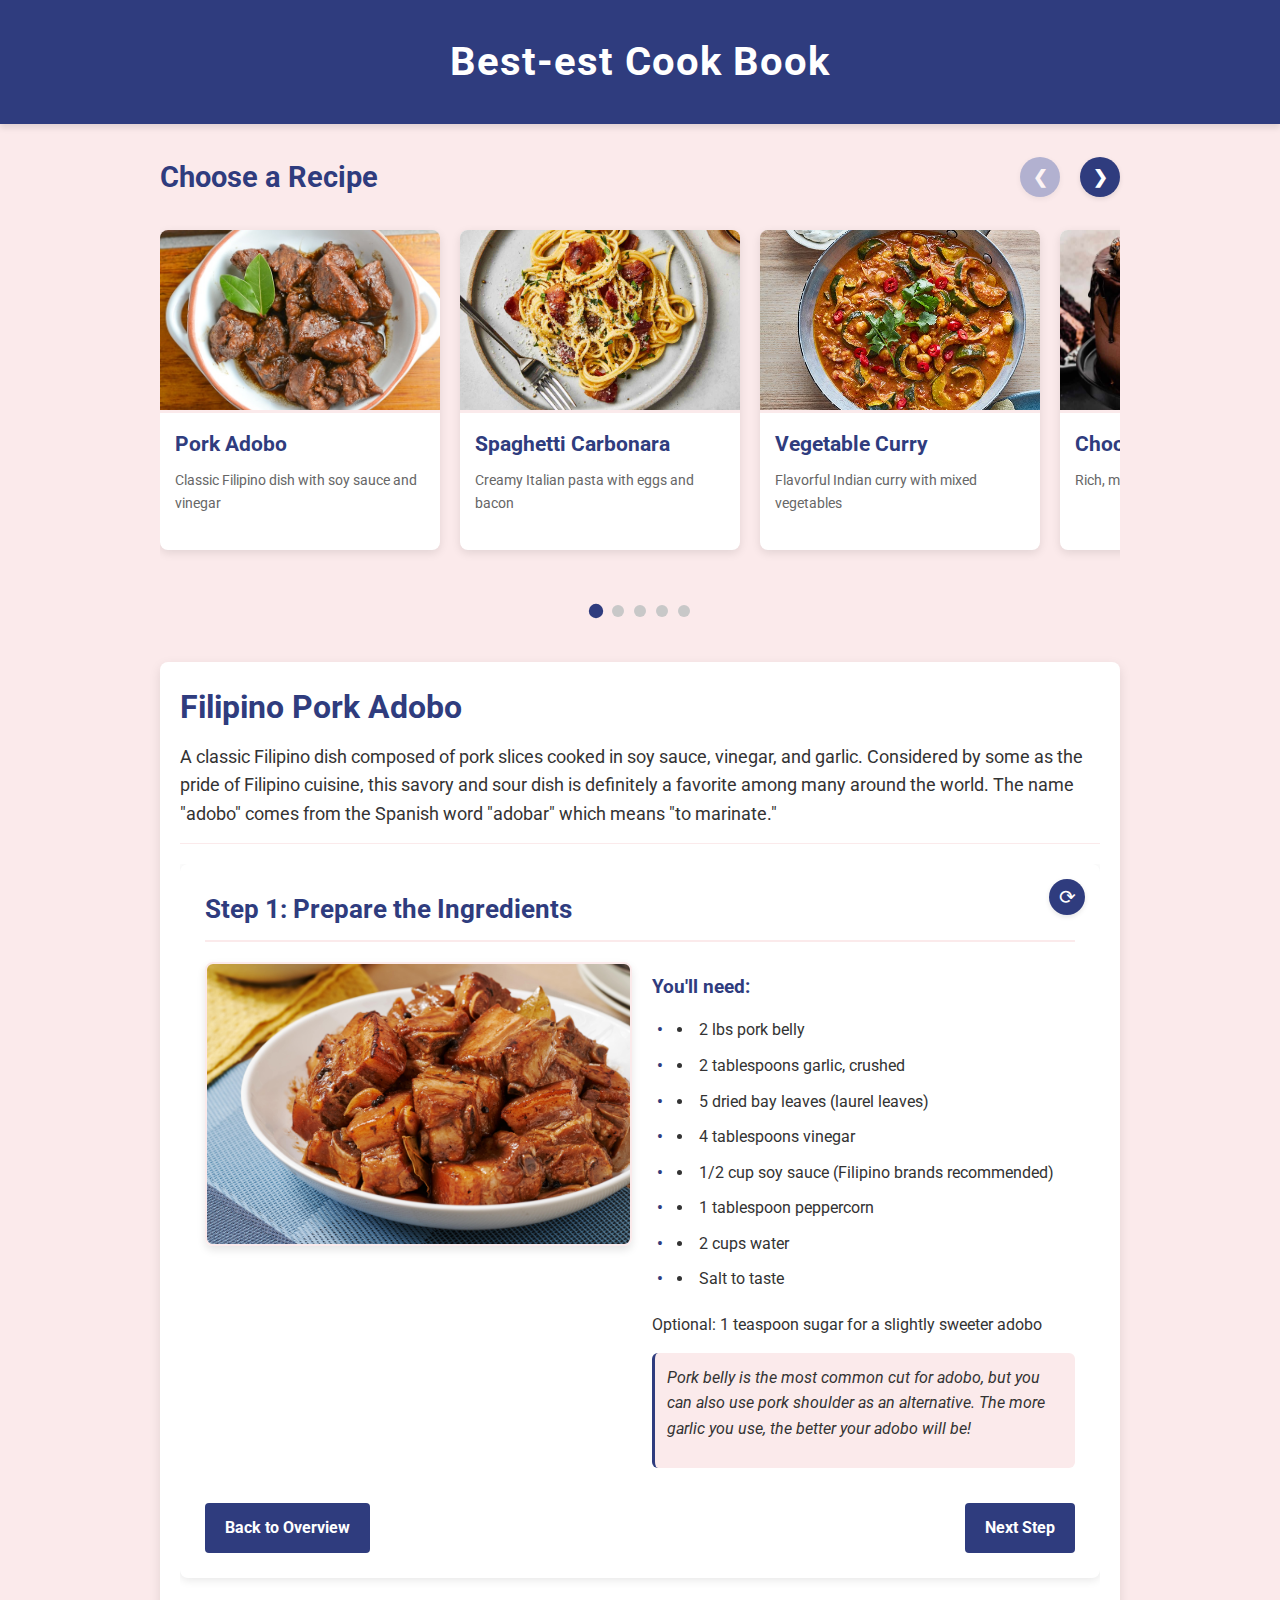
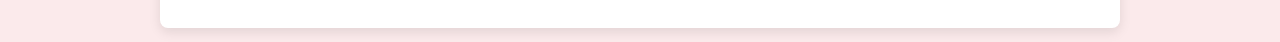
==== item_3/index.html @ ecf60710 "Add item_3: Interactive Cooking Guide with CSS-only functionality" ====
<!DOCTYPE html>
<html lang="en">
<head>
  <meta charset="UTF-8">
  <meta name="viewport" content="width=device-width, initial-scale=1.0">
  <title>Interactive Cooking Guide</title>
  <!-- Google Font for modern, legible typography -->
  <link href="https://fonts.googleapis.com/css2?family=Roboto:wght@400;700&display=swap" rel="stylesheet">
  <link rel="stylesheet" href="styles.css">
</head>
<body>
  <!-- Thinner header with new title -->
  <header>
    <div class="header-content">
      <h1>Best-est Cook Book</h1>
    </div>
  </header>
  
  <main>
    <!-- Recipe Selection Cards -->
    <section class="recipe-selection" id="recipe-selection">
      <div id="position-1" class="scroll-anchor"></div>
      <div id="position-2" class="scroll-anchor"></div>
      <div id="position-3" class="scroll-anchor"></div>
      <div id="position-4" class="scroll-anchor"></div>
      <div id="position-5" class="scroll-anchor"></div>
      
      <div class="recipe-selection-header">
        <h2>Choose a Recipe</h2>
        <div class="recipe-nav-controls">
          <!-- Navigation arrows for each position state -->
          <!-- Position 1 controls -->
          <div class="nav-state" id="nav-pos-1">
            <span class="recipe-nav-btn recipe-nav-left disabled" aria-label="No previous recipes">&#10094;</span>
            <a href="#position-2" class="recipe-nav-btn recipe-nav-right" aria-label="Scroll to next recipes">&#10095;</a>
          </div>
          
          <!-- Position 2 controls -->
          <div class="nav-state" id="nav-pos-2">
            <a href="#position-1" class="recipe-nav-btn recipe-nav-left" aria-label="Scroll to previous recipes">&#10094;</a>
            <a href="#position-3" class="recipe-nav-btn recipe-nav-right" aria-label="Scroll to next recipes">&#10095;</a>
          </div>
          
          <!-- Position 3 controls -->
          <div class="nav-state" id="nav-pos-3">
            <a href="#position-2" class="recipe-nav-btn recipe-nav-left" aria-label="Scroll to previous recipes">&#10094;</a>
            <a href="#position-4" class="recipe-nav-btn recipe-nav-right" aria-label="Scroll to next recipes">&#10095;</a>
          </div>
          
          <!-- Position 4 controls -->
          <div class="nav-state" id="nav-pos-4">
            <a href="#position-3" class="recipe-nav-btn recipe-nav-left" aria-label="Scroll to previous recipes">&#10094;</a>
            <a href="#position-5" class="recipe-nav-btn recipe-nav-right" aria-label="Scroll to next recipes">&#10095;</a>
          </div>
          
          <!-- Position 5 controls -->
          <div class="nav-state" id="nav-pos-5">
            <a href="#position-4" class="recipe-nav-btn recipe-nav-left" aria-label="Scroll to previous recipes">&#10094;</a>
            <span class="recipe-nav-btn recipe-nav-right disabled" aria-label="No more recipes">&#10095;</span>
          </div>
        </div>
      </div>
      
      <div class="recipe-cards-container">
        <div class="recipe-cards">
          <!-- Recipe Card 1 - Pork Adobo (updated from Chicken) -->
          <a href="#recipe-adobo" class="recipe-card" id="card-1">
            <div class="card-image">
              <img src="images/adobo_card.jpg" alt="Pork Adobo dish" width="100%" height="auto">
            </div>
            <div class="card-content">
              <h3>Pork Adobo</h3>
              <p>Classic Filipino dish with soy sauce and vinegar</p>
            </div>
          </a>

          <!-- Recipe Card 2 - Spaghetti Carbonara -->
          <a href="#recipe-carbonara" class="recipe-card" id="card-2">
            <div class="card-image">
              <img src="images/carbonara.jpg" alt="Spaghetti Carbonara dish" width="100%" height="auto">
            </div>
            <div class="card-content">
              <h3>Spaghetti Carbonara</h3>
              <p>Creamy Italian pasta with eggs and bacon</p>
            </div>
          </a>

          <!-- Recipe Card 3 - Vegetable Curry -->
          <a href="#recipe-curry" class="recipe-card" id="card-3">
            <div class="card-image">
              <img src="images/veggie-curry.jpg.jpg" alt="Vegetable curry dish" width="100%" height="auto">
            </div>
            <div class="card-content">
              <h3>Vegetable Curry</h3>
              <p>Flavorful Indian curry with mixed vegetables</p>
            </div>
          </a>

          <!-- Recipe Card 4 - Chocolate Cake -->
          <a href="#recipe-cake" class="recipe-card" id="card-4">
            <div class="card-image">
              <img src="images/chocolate-cake.jpg" alt="Chocolate cake" width="100%" height="auto">
            </div>
            <div class="card-content">
              <h3>Chocolate Cake</h3>
              <p>Rich, moist chocolate cake with frosting</p>
            </div>
          </a>

          <!-- Recipe Card 5 - Beef Tacos -->
          <a href="#recipe-tacos" class="recipe-card" id="card-5">
            <div class="card-image">
              <img src="images/beef-tacos.jpg" alt="Beef tacos" width="100%" height="auto">
            </div>
            <div class="card-content">
              <h3>Beef Tacos</h3>
              <p>Mexican-style beef tacos with fresh toppings</p>
            </div>
          </a>
        </div>
      </div>
      
      <!-- Position Navigation Controls -->
      <div class="position-navigation">
        <a href="#position-1" class="position-dot" aria-label="Go to position 1"></a>
        <a href="#position-2" class="position-dot" aria-label="Go to position 2"></a>
        <a href="#position-3" class="position-dot" aria-label="Go to position 3"></a>
        <a href="#position-4" class="position-dot" aria-label="Go to position 4"></a>
        <a href="#position-5" class="position-dot" aria-label="Go to position 5"></a>
      </div>
    </section>

    <!-- Recipe Carousels Section -->
    <section class="recipe-carousels">
      <!-- For anchoring without scrolling -->
      <span id="adobo-anchor" class="scroll-anchor"></span>
      <span id="carbonara-anchor" class="scroll-anchor"></span>
      <span id="curry-anchor" class="scroll-anchor"></span>
      <span id="cake-anchor" class="scroll-anchor"></span>
      <span id="tacos-anchor" class="scroll-anchor"></span>
      
      <!-- Pork Adobo Recipe (Updated from Chicken) -->
      <div id="recipe-adobo" class="recipe-details">
        <h2>Filipino Pork Adobo</h2>
        <p class="recipe-intro">A classic Filipino dish composed of pork slices cooked in soy sauce, vinegar, and garlic. Considered by some as the pride of Filipino cuisine, this savory and sour dish is definitely a favorite among many around the world. The name "adobo" comes from the Spanish word "adobar" which means "to marinate."</p>
        
        <!-- Recipe Steps Carousel -->
        <div class="recipe-steps-container">
          <!-- Step 1 (visible by default) -->
          <section id="adobo-step1" class="recipe-step">
            <a href="#adobo-step1" class="restart-btn" title="Restart recipe">⟳</a>
            <h3>Step 1: Prepare the Ingredients</h3>
            <div class="recipe-content">
              <div class="recipe-image">
                <input type="checkbox" id="modal-step1" class="modal-checkbox">
                <label for="modal-step1">
                  <img src="images/adobo_ingredients.jpg" alt="Ingredients for Pork Adobo">
                </label>
                <div class="modal-container">
                  <img src="images/adobo_ingredients.jpg" alt="Ingredients for Pork Adobo" class="modal-image">
                  <label for="modal-step1" class="modal-close">×</label>
                </div>
              </div>
              <div class="recipe-instructions">
                <h4>You'll need:</h4>
                <ul>
                  <li>2 lbs pork belly</li>
                  <li>2 tablespoons garlic, crushed</li>
                  <li>5 dried bay leaves (laurel leaves)</li>
                  <li>4 tablespoons vinegar</li>
                  <li>1/2 cup soy sauce (Filipino brands recommended)</li>
                  <li>1 tablespoon peppercorn</li>
                  <li>2 cups water</li>
                  <li>Salt to taste</li>
                </ul>
                <p>Optional: 1 teaspoon sugar for a slightly sweeter adobo</p>
                <div class="tip">
                  <p>Pork belly is the most common cut for adobo, but you can also use pork shoulder as an alternative. The more garlic you use, the better your adobo will be!</p>
                </div>
              </div>
            </div>
            <div class="navigation">
              <a href="#recipe-adobo">Back to Overview</a>
              <a href="#adobo-step2" class="next-step">Next Step</a>
            </div>
          </section>

          <!-- Step 2 - Combine and marinate -->
          <section id="adobo-step2" class="recipe-step">
            <a href="#adobo-step1" class="restart-btn" title="Restart recipe">⟳</a>
            <h3>Step 2: Combine ingredients and marinate</h3>
            <div class="recipe-content">
              <div class="recipe-image">
                <input type="checkbox" id="modal-step2" class="modal-checkbox">
                <label for="modal-step2">
                  <img src="images/adobo_marinating.jpg" alt="Marinating pork for Adobo">
                </label>
                <div class="modal-container">
                  <img src="images/adobo_marinating.jpg" alt="Marinating pork for Adobo" class="modal-image">
                  <label for="modal-step2" class="modal-close">×</label>
                </div>
              </div>
              <div class="recipe-instructions">
                <h4>Instructions:</h4>
                <p>Combine the pork belly, soy sauce, and garlic then marinate for at least 1 hour.</p>
                <p class="muted-text">2 lbs pork belly, 1/2 cup soy sauce, 2 tablespoons garlic</p>
                <div class="tip">
                  <p>Marinating longer allows the flavors to penetrate deeper into the meat. Some cooks prefer to marinate overnight for best results.</p>
                </div>
              </div>
            </div>
            <div class="navigation">
              <a href="#adobo-step1" class="prev-step">Previous Step</a>
              <a href="#adobo-step3" class="next-step">Next Step</a>
            </div>
          </section>

          <!-- Step 3 - Heat pot and cook -->
          <section id="adobo-step3" class="recipe-step">
            <a href="#adobo-step1" class="restart-btn" title="Restart recipe">⟳</a>
            <h3>Step 3: Heat the pot and cook</h3>
            <div class="recipe-content">
              <div class="recipe-image">
                <input type="checkbox" id="modal-step3" class="modal-checkbox">
                <label for="modal-step3">
                  <img src="images/adobo_cooking.jpg" alt="Cooking marinated pork for Adobo">
                </label>
                <div class="modal-container">
                  <img src="images/adobo_cooking.jpg" alt="Cooking marinated pork for Adobo" class="modal-image">
                  <label for="modal-step3" class="modal-close">×</label>
                </div>
              </div>
              <div class="recipe-instructions">
                <h4>Instructions:</h4>
                <p>Heat the pot and put-in the marinated pork belly then cook for a few minutes.</p>
                <div class="tip">
                  <p>Medium heat works best for this step. The browning process builds the foundation of flavors.</p>
                </div>
              </div>
            </div>
            <div class="navigation">
              <a href="#adobo-step2" class="prev-step">Previous Step</a>
              <a href="#adobo-step4" class="next-step">Next Step</a>
            </div>
          </section>

          <!-- Step 4 - Add marinade -->
          <section id="adobo-step4" class="recipe-step">
            <a href="#adobo-step1" class="restart-btn" title="Restart recipe">⟳</a>
            <h3>Step 4: Add remaining marinade</h3>
            <div class="recipe-content">
              <div class="recipe-image">
                <input type="checkbox" id="modal-step4" class="modal-checkbox">
                <label for="modal-step4">
                  <img src="images/adobo_adding_marinade.jpg" alt="Adding marinade to Pork Adobo">
                </label>
                <div class="modal-container">
                  <img src="images/adobo_adding_marinade.jpg" alt="Adding marinade to Pork Adobo" class="modal-image">
                  <label for="modal-step4" class="modal-close">×</label>
                </div>
              </div>
              <div class="recipe-instructions">
                <h4>Instructions:</h4>
                <p>Pour remaining marinade including garlic.</p>
                <div class="tip">
                  <p>Make sure to include all the flavorful bits for maximum taste. This marinade will form the base of your sauce.</p>
                </div>
              </div>
            </div>
            <div class="navigation">
              <a href="#adobo-step3" class="prev-step">Previous Step</a>
              <a href="#adobo-step5" class="next-step">Next Step</a>
            </div>
          </section>

          <!-- Step 5 - Add water and spices -->
          <section id="adobo-step5" class="recipe-step">
            <a href="#adobo-step1" class="restart-btn" title="Restart recipe">⟳</a>
            <h3>Step 5: Add water and spices</h3>
            <div class="recipe-content">
              <div class="recipe-image">
                <input type="checkbox" id="modal-step5" class="modal-checkbox">
                <label for="modal-step5">
                  <img src="images/adobo_simmering.jpg" alt="Simmering Pork Adobo">
                </label>
                <div class="modal-container">
                  <img src="images/adobo_simmering.jpg" alt="Simmering Pork Adobo" class="modal-image">
                  <label for="modal-step5" class="modal-close">×</label>
                </div>
              </div>
              <div class="recipe-instructions">
                <h4>Instructions:</h4>
                <p>Add water, whole pepper corn, and dried bay leaves then bring to a boil. Simmer for 40 minutes to 1 hour.</p>
                <p class="muted-text">1 tablespoon peppercorn, 2 cups water, 5 dried bay leaves</p>
                <div class="tip">
                  <p>The longer and slower you simmer, the more tender your pork will become. Low and slow is the key to a delicious adobo.</p>
                </div>
              </div>
            </div>
            <div class="navigation">
              <a href="#adobo-step4" class="prev-step">Previous Step</a>
              <a href="#adobo-step6" class="next-step">Next Step</a>
            </div>
          </section>

          <!-- Step 6 - Add vinegar -->
          <section id="adobo-step6" class="recipe-step">
            <a href="#adobo-step1" class="restart-btn" title="Restart recipe">⟳</a>
            <h3>Step 6: Add vinegar</h3>
            <div class="recipe-content">
              <div class="recipe-image">
                <input type="checkbox" id="modal-step6" class="modal-checkbox">
                <label for="modal-step6">
                  <img src="images/adobo_adding_vinegar.jpg" alt="Adding vinegar to Pork Adobo">
                </label>
                <div class="modal-container">
                  <img src="images/adobo_adding_vinegar.jpg" alt="Adding vinegar to Pork Adobo" class="modal-image">
                  <label for="modal-step6" class="modal-close">×</label>
                </div>
              </div>
              <div class="recipe-instructions">
                <h4>Instructions:</h4>
                <p>Put-in the vinegar and simmer for 12 to 15 minutes.</p>
                <p class="muted-text">4 tablespoons vinegar</p>
                <div class="tip">
                  <p><strong>Important:</strong> Do not stir immediately after adding the vinegar - this helps preserve its tangy flavor.</p>
                </div>
              </div>
            </div>
            <div class="navigation">
              <a href="#adobo-step5" class="prev-step">Previous Step</a>
              <a href="#adobo-step7" class="next-step">Next Step</a>
            </div>
          </section>

          <!-- Step 7 - Add salt -->
          <section id="adobo-step7" class="recipe-step">
            <a href="#adobo-step1" class="restart-btn" title="Restart recipe">⟳</a>
            <h3>Step 7: Season to taste</h3>
            <div class="recipe-content">
              <div class="recipe-image">
                <input type="checkbox" id="modal-step7" class="modal-checkbox">
                <label for="modal-step7">
                  <img src="images/adobo_seasoning.jpg" alt="Seasoning Pork Adobo">
                </label>
                <div class="modal-container">
                  <img src="images/adobo_seasoning.jpg" alt="Seasoning Pork Adobo" class="modal-image">
                  <label for="modal-step7" class="modal-close">×</label>
                </div>
              </div>
              <div class="recipe-instructions">
                <h4>Instructions:</h4>
                <p>Add salt to taste.</p>
                <p class="muted-text">Salt to taste</p>
                <div class="tip">
                  <p>Taste your adobo before adding salt as the soy sauce already contains sodium. If you prefer a slightly sweet adobo, you can also add 1 teaspoon of sugar at this point.</p>
                </div>
              </div>
            </div>
            <div class="navigation">
              <a href="#adobo-step6" class="prev-step">Previous Step</a>
              <a href="#adobo-final" class="next-step">Final Step</a>
            </div>
          </section>

          <!-- Final Step - Serve and enjoy -->
          <section id="adobo-final" class="recipe-step">
            <a href="#adobo-step1" class="restart-btn" title="Restart recipe">⟳</a>
            <h3>Finally: Serve and enjoy!</h3>
            <div class="recipe-content">
              <div class="recipe-image">
                <input type="checkbox" id="modal-final" class="modal-checkbox">
                <label for="modal-final">
                  <img src="images/adobo_serving.jpg" alt="Serving Pork Adobo with rice">
                </label>
                <div class="modal-container">
                  <img src="images/adobo_serving.jpg" alt="Serving Pork Adobo with rice" class="modal-image">
                  <label for="modal-final" class="modal-close">×</label>
                </div>
              </div>
              <div class="recipe-instructions">
                <h4>Instructions:</h4>
                <p>Serve hot. Share and enjoy!</p>
                <div class="tip">
                  <p>Pork Adobo is traditionally served with steamed white rice or sinangag (garlic fried rice). It tastes even better the next day as the flavors continue to develop!</p>
                </div>
              </div>
            </div>
            <div class="navigation">
              <a href="#adobo-step7" class="prev-step">Previous Step</a>
              <a href="#recipe-adobo">Back to Overview</a>
            </div>
          </section>
        </div>
      </div>

      <!-- Carbonara Recipe (Updated with Multiple Steps) -->
      <div id="recipe-carbonara" class="recipe-details">
        <h2>Spaghetti Carbonara Recipe</h2>
        <p class="recipe-intro">Learn how to make authentic Italian carbonara with this simple guide. Carbonara is a classic Roman pasta dish known for its creamy sauce made from eggs, cheese, pepper, and cured pork.</p>
        
        <!-- Recipe Steps Carousel -->
        <div class="recipe-steps-container">
          <!-- Step 1 - Ingredients -->
          <section id="carbonara-step1" class="recipe-step">
            <a href="#carbonara-step1" class="restart-btn" title="Restart recipe">⟳</a>
            <h3>Step 1: Prepare the Ingredients</h3>
            <div class="recipe-content">
              <div class="recipe-image">
                <input type="checkbox" id="modal-carbonara-step1" class="modal-checkbox">
                <label for="modal-carbonara-step1">
                  <img src="images/carbonara-ingredients.jpg" alt="Ingredients for Carbonara">
                </label>
                <div class="modal-container">
                  <img src="images/carbonara-ingredients.jpg" alt="Ingredients for Carbonara" class="modal-image">
                  <label for="modal-carbonara-step1" class="modal-close">×</label>
                </div>
              </div>
              <div class="recipe-instructions">
                <h4>You'll need:</h4>
                <ul>
                  <li>400g spaghetti</li>
                  <li>200g pancetta or guanciale, diced</li>
                  <li>4 large eggs</li>
                  <li>100g Pecorino Romano cheese, grated</li>
                  <li>50g Parmesan cheese, grated</li>
                  <li>Freshly ground black pepper</li>
                  <li>Salt to taste</li>
                </ul>
                <div class="tip">
                  <p>For an authentic carbonara, try to use guanciale (cured pork jowl) instead of pancetta or bacon. Also, traditional carbonara does not include cream!</p>
                </div>
                <p class="tip"><strong>Note:</strong> This is a preview of the recipe. Select another recipe to view complete steps.</p>
              </div>
            </div>
            <div class="navigation">
              <a href="#recipe-carbonara">Back to Overview</a>
            </div>
          </section>
        </div>
      </div>

      <!-- Curry Recipe -->
      <div id="recipe-curry" class="recipe-details">
        <h2>Vegetable Curry Recipe</h2>
        <p class="recipe-intro">Discover how to make a delicious, aromatic vegetable curry that's both healthy and packed with flavor.</p>
        
        <!-- First step of curry -->
        <section id="curry-step1" class="recipe-step" aria-hidden="false">
          <a href="#curry-step1" class="restart-btn" title="Restart recipe">⟳</a>
          <h3>Step 1: Gather Ingredients</h3>
          <div class="recipe-content">
            <div class="recipe-image">
              <input type="checkbox" id="modal-curry-step1" class="modal-checkbox">
              <label for="modal-curry-step1">
                <img src="images/curry-ingredients.jpg" alt="Ingredients for Vegetable Curry">
              </label>
              <div class="modal-container">
                <img src="images/curry-ingredients.jpg" alt="Ingredients for Vegetable Curry" class="modal-image">
                <label for="modal-curry-step1" class="modal-close">×</label>
              </div>
            </div>
            <div class="recipe-instructions">
              <h4>You'll need:</h4>
              <ul>
                <li>2 tbsp vegetable oil</li>
                <li>1 large onion, chopped</li>
                <li>3 cloves garlic, minced</li>
                <li>2 tbsp curry powder</li>
                <li>Mixed vegetables (carrots, potatoes, peas, etc.)</li>
                <li>1 can coconut milk</li>
                <li>Salt and pepper to taste</li>
              </ul>
              <p class="tip"><strong>Note:</strong> This is a preview of the recipe. Select another recipe to view or continue with this one in a future update.</p>
            </div>
          </div>
          <div class="navigation">
            <a href="#recipe-curry">Back to Overview</a>
          </div>
        </section>
      </div>

      <!-- Chocolate Cake Recipe -->
      <div id="recipe-cake" class="recipe-details">
        <h2>Chocolate Cake Recipe</h2>
        <p class="recipe-intro">Bake a decadent chocolate cake that's perfect for any occasion. This moist, rich cake will be a favorite at parties!</p>
        
        <!-- First step of cake -->
        <section id="cake-step1" class="recipe-step" aria-hidden="false">
          <a href="#cake-step1" class="restart-btn" title="Restart recipe">⟳</a>
          <h3>Step 1: Gather Ingredients</h3>
          <div class="recipe-content">
            <div class="recipe-image">
              <input type="checkbox" id="modal-cake-step1" class="modal-checkbox">
              <label for="modal-cake-step1">
                <img src="images/cake-ingredients.jpg" alt="Ingredients for Chocolate Cake">
              </label>
              <div class="modal-container">
                <img src="images/cake-ingredients.jpg" alt="Ingredients for Chocolate Cake" class="modal-image">
                <label for="modal-cake-step1" class="modal-close">×</label>
              </div>
            </div>
            <div class="recipe-instructions">
              <h4>You'll need:</h4>
              <ul>
                <li>2 cups all-purpose flour</li>
                <li>2 cups sugar</li>
                <li>3/4 cup unsweetened cocoa powder</li>
                <li>2 tsp baking soda</li>
                <li>1 tsp baking powder</li>
                <li>2 eggs</li>
                <li>1 cup buttermilk</li>
                <li>1/2 cup vegetable oil</li>
                <li>2 tsp vanilla extract</li>
                <li>1 cup hot coffee</li>
              </ul>
              <p class="tip"><strong>Note:</strong> This is a preview of the recipe. Select another recipe to view or continue with this one in a future update.</p>
            </div>
          </div>
          <div class="navigation">
            <a href="#recipe-cake">Back to Overview</a>
          </div>
        </section>
      </div>

      <!-- Tacos Recipe -->
      <div id="recipe-tacos" class="recipe-details">
        <h2>Beef Tacos Recipe</h2>
        <p class="recipe-intro">Make restaurant-quality beef tacos at home with this simple recipe. Perfect for a family dinner or casual entertaining.</p>
        
        <!-- First step of tacos -->
        <section id="tacos-step1" class="recipe-step" aria-hidden="false">
          <a href="#tacos-step1" class="restart-btn" title="Restart recipe">⟳</a>
          <h3>Step 1: Gather Ingredients</h3>
          <div class="recipe-content">
            <div class="recipe-image">
              <input type="checkbox" id="modal-tacos-step1" class="modal-checkbox">
              <label for="modal-tacos-step1">
                <img src="images/tacos-ingredients.jpg" alt="Ingredients for Beef Tacos">
              </label>
              <div class="modal-container">
                <img src="images/tacos-ingredients.jpg" alt="Ingredients for Beef Tacos" class="modal-image">
                <label for="modal-tacos-step1" class="modal-close">×</label>
              </div>
            </div>
            <div class="recipe-instructions">
              <h4>You'll need:</h4>
              <ul>
                <li>1 lb ground beef</li>
                <li>1 packet taco seasoning</li>
                <li>Taco shells or tortillas</li>
                <li>Shredded lettuce</li>
                <li>Diced tomatoes</li>
                <li>Shredded cheese</li>
                <li>Sour cream</li>
                <li>Salsa</li>
                <li>Avocado or guacamole</li>
              </ul>
              <p class="tip"><strong>Note:</strong> This is a preview of the recipe. Select another recipe to view or continue with this one in a future update.</p>
            </div>
          </div>
          <div class="navigation">
            <a href="#recipe-tacos">Back to Overview</a>
          </div>
        </section>
      </div>
    </section>
  </main>


</body>
</html>
---- item_3/styles.css ----
/* Reset and box-sizing */
* {
    box-sizing: border-box;
    margin: 0;
    padding: 0;
  }
  
  /* Base typography and colors */
  body {
    font-family: 'Roboto', sans-serif;
    background-color: #FBEAEB; /* Pastel pink background */
    color: #333333;            /* Dark gray text for good contrast */
    line-height: 1.6;
    min-height: 100vh;
    display: flex;
    flex-direction: column;
  }
  
  /* Focus outline for better accessibility */
  :focus {
    outline: 3px solid #2F3C7E; /* Blue outline */
    outline-offset: 2px;
  }
  
  /* Header styling - thinner with solid color background */
  header {
    background-color: #2F3C7E; /* Blue background */
    color: #ffffff;
    padding: 30px 20px; /* Reduced padding to make header thinner */
    text-align: center;
    margin-bottom: 30px;
    box-shadow: 0 4px 6px rgba(0, 0, 0, 0.1);
  }
  
  .header-content {
    max-width: 800px;
    margin: 0 auto;
  }
  
  .header-content h1 {
    font-size: 2.5em;
    letter-spacing: 1px;
  }
  
  /* Main content container */
  main {
    max-width: 1000px; /* Wider to accommodate recipe cards */
    margin: 0 auto;
    padding: 0 20px;
    flex: 1;
  }
  
  /* Recipe Selection Section */
  .recipe-selection {
    margin-bottom: 40px;
    position: relative;
  }
  
  /* Recipe selection header with navigation controls */
  .recipe-selection-header {
    display: flex;
    align-items: center;
    justify-content: space-between;
    margin-bottom: 20px;
  }
  
  .recipe-selection h2 {
    color: #2F3C7E;
    font-size: 1.8em;
    margin: 0;
  }
  
  /* Recipe navigation controls */
  .recipe-nav-controls {
    display: flex;
    gap: 10px;
    z-index: 10;
  }
  
  /* Navigation states - show only the active one */
  .nav-state {
    display: none;
  }
  
  /* Show correct navigation arrows based on current position */
  #position-1:target ~ .recipe-selection-header .nav-state#nav-pos-1,
  #position-2:target ~ .recipe-selection-header .nav-state#nav-pos-2,
  #position-3:target ~ .recipe-selection-header .nav-state#nav-pos-3,
  #position-4:target ~ .recipe-selection-header .nav-state#nav-pos-4,
  #position-5:target ~ .recipe-selection-header .nav-state#nav-pos-5 {
    display: flex;
    gap: 10px;
  }
  
  /* Default to position 1 if no position is targeted */
  .nav-state#nav-pos-1 {
    display: flex;
    gap: 10px;
  }
  
  /* Hide nav-pos-1 when any position is targeted */
  #position-2:target ~ .recipe-selection-header .nav-state#nav-pos-1,
  #position-3:target ~ .recipe-selection-header .nav-state#nav-pos-1,
  #position-4:target ~ .recipe-selection-header .nav-state#nav-pos-1,
  #position-5:target ~ .recipe-selection-header .nav-state#nav-pos-1 {
    display: none;
  }
  
  .recipe-nav-btn {
    display: flex;
    align-items: center;
    justify-content: center;
    width: 40px;
    height: 40px;
    background-color: #2F3C7E;
    color: white;
    border-radius: 50%;
    text-decoration: none;
    font-weight: bold;
    font-size: 18px;
    transition: all 0.3s ease;
    box-shadow: 0 2px 5px rgba(0, 0, 0, 0.1);
    z-index: 2;
  }
  
  /* Disabled state for navigation buttons */
  .recipe-nav-btn.disabled {
    opacity: 0.5;
    cursor: not-allowed;
    pointer-events: none;
    background-color: #6c7ab7;
  }
  
  .recipe-nav-btn:hover,
  .recipe-nav-btn:focus {
    background-color: #1e2a5a;
    transform: translateY(-2px) scale(1.05);
    box-shadow: 0 4px 8px rgba(0, 0, 0, 0.2);
  }
  
  /* Interactive navigation controls */
  .recipe-nav-left {
    margin-right: 5px;
  }
  
  .recipe-nav-right {
    margin-left: 5px;
  }
  
  /* Recipe cards container */
  .recipe-cards-container {
    position: relative;
    overflow: hidden;
    margin-bottom: 15px;
  }
  
  /* Position indicators for navigation dots */
  .position-navigation {
    display: flex;
    justify-content: center;
    gap: 10px;
    margin-top: 15px;
    padding: 5px;
  }
  
  .position-dot {
    width: 12px;
    height: 12px;
    background-color: #c8c8c8;
    border-radius: 50%;
    transition: all 0.3s ease;
  }
  
  .position-dot:hover,
  .position-dot:focus {
    background-color: #2F3C7E;
    transform: scale(1.2);
  }
  
  /* Active dot for current position */
  #position-1:target ~ .position-navigation .position-dot:nth-child(1),
  #position-2:target ~ .position-navigation .position-dot:nth-child(2),
  #position-3:target ~ .position-navigation .position-dot:nth-child(3),
  #position-4:target ~ .position-navigation .position-dot:nth-child(4),
  #position-5:target ~ .position-navigation .position-dot:nth-child(5) {
    background-color: #2F3C7E;
    transform: scale(1.2);
  }
  
  /* Default first dot active if no position targeted */
  .position-navigation .position-dot:first-child {
    background-color: #2F3C7E;
    transform: scale(1.2);
  }
  
  /* Override default active state when a specific position is targeted */
  #position-2:target ~ .position-navigation .position-dot:first-child,
  #position-3:target ~ .position-navigation .position-dot:first-child,
  #position-4:target ~ .position-navigation .position-dot:first-child,
  #position-5:target ~ .position-navigation .position-dot:first-child {
    background-color: #c8c8c8;
    transform: none;
  }
  
  /* Add focus-within styles for position indicators */
  .position-navigation:focus-within {
    background-color: rgba(47, 60, 126, 0.05);
    border-radius: 20px;
  }
  
  /* Recipe Cards Horizontal List */
  .recipe-cards {
    display: flex;
    flex-direction: row;
    gap: 20px;
    padding: 10px 0 20px 0;
    margin-bottom: 15px;
    transition: transform 0.5s ease;
    width: max-content;
    max-width: none;
    scroll-behavior: smooth;
    /* Hide scrollbar but keep functionality */
    -ms-overflow-style: none; /* IE and Edge */
    scrollbar-width: none; /* Firefox */
  }
  
  /* Hide scrollbar for Chrome, Safari and Opera */
  .recipe-cards::-webkit-scrollbar {
    display: none;
  }
  
  /* Position-based transformations */
  #position-1:target ~ .recipe-cards-container .recipe-cards {
    transform: translateX(0);
  }
  
  #position-2:target ~ .recipe-cards-container .recipe-cards {
    transform: translateX(-300px);
  }
  
  #position-3:target ~ .recipe-cards-container .recipe-cards {
    transform: translateX(-600px);
  }
  
  #position-4:target ~ .recipe-cards-container .recipe-cards {
    transform: translateX(-900px);
  }
  
  #position-5:target ~ .recipe-cards-container .recipe-cards {
    transform: translateX(-1200px);
  }
  
  /* Default to first position if none targeted */
  .recipe-cards {
    transform: translateX(0);
  }
  
  /* Recipe Card Styling */
  .recipe-card {
    text-decoration: none;
    color: inherit;
    background-color: #ffffff;
    border-radius: 8px;
    overflow: hidden;
    box-shadow: 0 3px 10px rgba(0, 0, 0, 0.1);
    transition: transform 0.3s ease, box-shadow 0.3s ease;
    display: flex;
    flex-direction: column;
    flex: 0 0 280px;
    height: 100%;
    min-height: 320px;
    scroll-snap-align: start;
  }
  
  /* Hover effect for recipe cards */
  .recipe-card:hover,
  .recipe-card:focus,
  .recipe-card:focus-within {
    transform: translateY(-8px);
    box-shadow: 0 10px 20px rgba(0, 0, 0, 0.15);
  }
  
  .card-image {
    height: 180px;
    overflow: hidden;
    position: relative;
    aspect-ratio: 16 / 9;
  }
  
  .card-image img {
    width: 100%;
    height: 100%;
    object-fit: cover;
    transition: transform 0.5s ease;
  }
  
  .recipe-card:hover .card-image img {
    transform: scale(1.05);
  }
  
  .card-content {
    padding: 15px;
    flex-grow: 1;
    border-top: 3px solid #FBEAEB;
  }
  
  .card-content h3 {
    color: #2F3C7E;
    margin-bottom: 8px;
    font-size: 1.3em;
  }
  
  .card-content p {
    color: #666;
    font-size: 0.9em;
  }
  
  /* Recipe Details Section (Carousels) */
  .recipe-carousels {
    margin-top: 30px;
    position: relative; /* Make this a positioning context */
    min-height: 900px; /* Increase height further to accommodate larger step content */
    margin-bottom: 80px; /* Increase bottom margin for more separation from footer */
  }
  
  /* Recipe Steps - Simplified display rules */
  .recipe-steps-container {
    position: relative;
    margin-top: 20px;
    overflow: hidden; /* Prevent any content from leaking out */
  }
  
  /* Hide ALL steps by default */
  .recipe-step {
    display: none;
    background-color: #ffffff;
    border-radius: 8px;
    box-shadow: 0 2px 10px rgba(0, 0, 0, 0.1);
    padding: 25px;
    margin-bottom: 30px;
    position: relative;
    transition: all 0.3s ease;
  }
  
  /* ONLY show the targeted step - this is the key rule */
  .recipe-step:target {
    display: block !important;
    opacity: 1 !important;
    height: auto !important;
    visibility: visible !important;
    overflow: visible !important;
    animation: fadeIn 0.5s ease;
    transform: scale(1.01);
    box-shadow: 0 6px 15px rgba(0, 0, 0, 0.15);
    margin-bottom: 50px; /* Add extra margin at the bottom of each step */
  }
  
  /* Show ONLY the first step of current recipe when no specific step is targeted */
  /* This is essential to ensure we start with step 1 */
  #recipe-adobo:target #adobo-step1:not(:target),
  #recipe-carbonara:target #carbonara-step1:not(:target),
  #recipe-curry:target #curry-step1:not(:target),
  #recipe-cake:target #cake-step1:not(:target),
  #recipe-tacos:target #tacos-step1:not(:target) {
    display: block;
  }
  
  /* For the default recipe (Adobo) when no recipe is specifically targeted */
  #recipe-adobo:not(:target) #adobo-step1:not(:target) {
    display: block;
  }
  
  /* Hide the first step when ANY other step is targeted */
  /* This ensures we don't see step 1 AND the targeted step */
  .recipe-details [id^="adobo-step"]:target ~ #adobo-step1:not(:target),
  .recipe-details [id="adobo-final"]:target ~ #adobo-step1:not(:target),
  .recipe-details [id^="carbonara-step"]:target ~ #carbonara-step1:not(:target),
  .recipe-details [id="carbonara-final"]:target ~ #carbonara-step1:not(:target),
  .recipe-details [id^="curry-step"]:target ~ #curry-step1:not(:target),
  .recipe-details [id="curry-final"]:target ~ #curry-step1:not(:target),
  .recipe-details [id^="cake-step"]:target ~ #cake-step1:not(:target),
  .recipe-details [id="cake-final"]:target ~ #cake-step1:not(:target),
  .recipe-details [id^="tacos-step"]:target ~ #tacos-step1:not(:target),
  .recipe-details [id="tacos-final"]:target ~ #tacos-step1:not(:target) {
    display: none;
  }
  
  /* Remove any duplicate rules for style for first recipe step */
  
  /* ARIA support - Hide steps that should be hidden */
  .recipe-step[aria-hidden="true"] {
    display: none;
  }
  
  /* Recipes display/hide */
  .recipe-details {
    display: none; /* Hide all recipes by default */
    position: absolute; /* Position absolutely so recipes replace each other */
    top: 0;
    left: 0;
    right: 0;
    width: 100%;
    margin-top: 0; /* Remove margin to prevent stacking */
    padding: 20px;
    background-color: #ffffff;
    border-radius: 8px;
    box-shadow: 0 4px 12px rgba(0, 0, 0, 0.1);
    margin-bottom: 0; /* Remove bottom margin as it's handled by the container */
    opacity: 0;
    transition: opacity 0.3s ease;
    z-index: 0; /* Lower z-index for non-target recipes */
  }
  
  /* Show recipe when targeted - with higher z-index */
  .recipe-details:target {
    display: block !important;
    opacity: 1 !important;
    animation: fadeIn 0.5s ease;
    z-index: 2; /* Higher z-index to ensure it appears on top */
  }
  
  /* Default first recipe shown when no recipe is targeted */
  #recipe-adobo:not(:target) {
    display: block;
    opacity: 1;
    z-index: 1; /* Medium z-index for default recipe */
  }
  
  /* Comprehensive rules to hide all non-targeted recipes */
  #recipe-carbonara:target ~ #recipe-adobo,
  #recipe-carbonara:target ~ #recipe-curry,
  #recipe-carbonara:target ~ #recipe-cake,
  #recipe-carbonara:target ~ #recipe-tacos,
  
  #recipe-curry:target ~ #recipe-adobo,
  #recipe-curry:target ~ #recipe-carbonara,
  #recipe-curry:target ~ #recipe-cake,
  #recipe-curry:target ~ #recipe-tacos,
  
  #recipe-cake:target ~ #recipe-adobo,
  #recipe-cake:target ~ #recipe-carbonara,
  #recipe-cake:target ~ #recipe-curry,
  #recipe-cake:target ~ #recipe-tacos,
  
  #recipe-tacos:target ~ #recipe-adobo,
  #recipe-tacos:target ~ #recipe-carbonara,
  #recipe-tacos:target ~ #recipe-curry,
  #recipe-tacos:target ~ #recipe-cake,
  
  #recipe-adobo:target ~ #recipe-carbonara,
  #recipe-adobo:target ~ #recipe-curry,
  #recipe-adobo:target ~ #recipe-cake,
  #recipe-adobo:target ~ #recipe-tacos {
    display: none !important;
    opacity: 0 !important;
    visibility: hidden !important; /* Add this to ensure complete hiding */
  }
  
  /* Fade in animation */
  @keyframes fadeIn {
    from {
      opacity: 0;
      transform: translateY(10px);
    }
    to {
      opacity: 1;
      transform: translateY(0);
    }
  }
  
  /* Recipe Details Section (Carousels) - remove the duplicate rule */
  .recipe-details {
    background-color: #ffffff;
    border-radius: 8px;
    box-shadow: 0 4px 12px rgba(0, 0, 0, 0.1);
    margin-bottom: 30px;
    animation: fadeIn 0.5s ease;
  }
  
  .recipe-details h2 {
    color: #2F3C7E;
    margin-bottom: 10px;
    font-size: 2em;
  }
  
  .recipe-intro {
    margin-bottom: 20px;
    font-size: 1.1em;
    padding-bottom: 15px;
    border-bottom: 1px solid #FBEAEB;
  }
  
  /* Focus styles for recipe steps */
  .recipe-step:focus-within {
    box-shadow: 0 6px 18px rgba(0, 0, 0, 0.15);
    transform: scale(1.01);
    outline: 1px solid #2F3C7E;
    outline-offset: 2px;
  }
  
  /* Restart button styling */
  .restart-btn {
    position: absolute;
    top: 15px;
    right: 15px;
    display: flex;
    align-items: center;
    justify-content: center;
    width: 36px;
    height: 36px;
    background-color: #2F3C7E;
    color: white;
    border-radius: 50%;
    text-decoration: none;
    font-size: 20px;
    transition: all 0.3s ease;
    box-shadow: 0 2px 5px rgba(0, 0, 0, 0.1);
    z-index: 2;
  }
  
  .restart-btn:hover,
  .restart-btn:focus {
    background-color: #1e2a5a;
    transform: rotate(180deg);
    box-shadow: 0 4px 8px rgba(0, 0, 0, 0.2);
  }
  
  /* Style for the first recipe step - always show when recipe is selected */
  #recipe-adobo:target #adobo-step1,
  #recipe-carbonara:target #carbonara-step1,
  #recipe-curry:target #curry-step1,
  #recipe-cake:target #cake-step1,
  #recipe-tacos:target #tacos-step1 {
    display: none;
  }
  
  /* By default, show step1 of current recipe when no step is targeted */
  #adobo-step1:not(:target),
  #carbonara-step1:not(:target),
  #curry-step1:not(:target),
  #cake-step1:not(:target),
  #tacos-step1:not(:target) {
    display: none;
  }
  
  /* Headings in recipe steps */
  .recipe-step h3 {
    margin-bottom: 20px;
    font-size: 1.6em;
    color: #2F3C7E; /* Blue text */
    border-bottom: 2px solid #FBEAEB; /* Pastel pink border */
    padding-bottom: 10px;
    padding-right: 50px; /* Added to make space for restart button */
  }
  
  /* Recipe content layout */
  .recipe-content {
    display: flex;
    flex-direction: column;
    gap: 20px;
    margin-bottom: 25px;
  }
  
  @media (min-width: 768px) {
    .recipe-content {
      flex-direction: row;
      align-items: flex-start;
    }
    
    .recipe-image, .recipe-instructions {
      flex: 1;
    }
  }
  
  /* Recipe image styling with aspect ratio */
  .recipe-image {
    border-radius: 8px;
    overflow: hidden;
    box-shadow: 0 4px 8px rgba(0, 0, 0, 0.1);
    border: 2px solid #FBEAEB; /* Pastel pink border */
    position: relative;
    aspect-ratio: 3 / 2;
    cursor: pointer; /* Show pointer cursor on images */
    transition: border-color 0.3s ease, box-shadow 0.3s ease;
  }
  
  .recipe-image img {
    display: block;
    width: 100%;
    height: 100%;
    object-fit: cover;
  }
  
  /* Enhance focus styles for recipe images */
  .recipe-image:focus-within {
    border-color: #2F3C7E;
    box-shadow: 0 6px 15px rgba(0, 0, 0, 0.2);
  }
  
  /* Recipe instructions styling */
  .recipe-instructions {
    padding: 10px 0;
  }
  
  .recipe-instructions h4 {
    margin-bottom: 15px;
    color: #2F3C7E; /* Blue text */
    font-size: 1.2em;
  }
  
  /* Unordered list styling in steps */
  .recipe-instructions ul {
    list-style-position: inside;
    margin-bottom: 20px;
    padding-left: 5px;
  }
  
  .recipe-instructions li {
    margin-bottom: 10px;
    position: relative;
    padding-left: 20px;
  }
  
  .recipe-instructions li::before {
    content: "•";
    color: #2F3C7E; /* Blue bullet points */
    position: absolute;
    left: 0;
    font-weight: bold;
  }
  
  /* Paragraph styling in steps */
  .recipe-instructions p {
    margin-bottom: 15px;
  }
  
  /* Tip styling */
  .tip {
    background-color: #FBEAEB; /* Pastel pink background */
    padding: 12px;
    border-radius: 6px;
    border-left: 3px solid #2F3C7E; /* Blue accent */
    font-style: italic;
  }
  
  /* Muted text for ingredients */
  .muted-text {
    color: #777;
    font-style: italic;
    font-size: 0.9em;
    margin-bottom: 15px;
    padding-left: 5px;
    border-left: 2px solid #FBEAEB;
  }
  
  /* Navigation styling */
  .navigation {
    display: flex;
    justify-content: space-between;
    flex-wrap: wrap;
    gap: 10px;
    margin-top: 20px;
  }
  
  /* Navigation container focus-within styles */
  .navigation:focus-within {
    background-color: rgba(47, 60, 126, 0.05);
    border-radius: 4px;
    padding: 5px;
    margin: 15px -5px 0 -5px;
  }
  
  .navigation a {
    text-decoration: none;
    padding: 12px 20px;
    border-radius: 4px;
    background-color: #2F3C7E; /* Blue background */
    color: #ffffff;
    font-weight: bold;
    transition: background-color 0.3s, transform 0.2s;
    display: inline-block;
  }
  
  /* Hover and focus states for navigation links */
  .navigation a:hover,
  .navigation a:focus {
    background-color: #1e2a5a; /* Darker blue */
    transform: translateY(-2px);
  }
  
  /* Footer styling */
  footer {
    background-color: #2F3C7E; /* Blue background */
    color: #fff;
    text-align: center;
    padding: 20px;
    margin-top: 20px; /* Reduced from 40px as we have margin on the recipe container */
    position: relative; /* Ensure footer is in the normal flow */
    z-index: 10; /* Higher z-index than recipe content */
  }
  
  /* Image Modal Styling (CSS-only modal) */
  .modal-checkbox {
    display: none; /* Hide the checkbox */
  }
  
  .modal-container {
    display: none;
    position: fixed;
    top: 0;
    left: 0;
    width: 100%;
    height: 100%;
    background-color: rgba(0, 0, 0, 0.8);
    z-index: 1000;
    justify-content: center;
    align-items: center;
    animation: fadeIn 0.3s ease;
  }
  
  .modal-image {
    max-width: 90%;
    max-height: 90%;
    object-fit: contain;
    border: 3px solid #fff;
    border-radius: 4px;
    box-shadow: 0 5px 15px rgba(0, 0, 0, 0.5);
  }
  
  .modal-close {
    position: absolute;
    top: 15px;
    right: 15px;
    color: #fff;
    font-size: 30px;
    cursor: pointer;
    width: 40px;
    height: 40px;
    background-color: #2F3C7E;
    border-radius: 50%;
    display: flex;
    align-items: center;
    justify-content: center;
    transition: background-color 0.3s;
  }
  
  .modal-close:hover {
    background-color: #1e2a5a;
  }
  
  /* Show modal when checkbox is checked */
  .modal-checkbox:checked ~ .modal-container {
    display: flex;
  }
  
  /* Accessibility enhancement for proper ARIA states */
  .recipe-step[aria-hidden="true"] {
    display: none;
  }
  
  :target.recipe-step {
    aria-hidden: "false";
  }
  
  .recipe-step:not(:target) {
    aria-hidden: "true";
  }
  
  /* Recipe details focus-within effect */
  .recipe-details:focus-within > h2 {
    color: #1e2a5a;
    text-decoration: underline;
    text-decoration-color: #FBEAEB;
    text-decoration-thickness: 2px;
    text-underline-offset: 5px;
  }
  
  /* Responsive adjustments for smaller screens */
  @media (max-width: 768px) {
    header {
      padding: 20px 15px;
    }
    
    .header-content h1 {
      font-size: 2em;
    }
    
    .recipe-selection-header {
      flex-direction: column;
      gap: 15px;
      align-items: center;
    }
    
    .recipe-step {
      padding: 20px;
    }
    
    .navigation {
      flex-direction: column;
    }
    
    .navigation a {
      width: 100%;
      text-align: center;
    }
    
    /* Adjust card size and positioning for smaller screens */
    .recipe-card {
      flex: 0 0 250px;
      min-height: 300px;
    }
    
    /* Adjust scroll positions for smaller screens */
    #position-1:target ~ .recipe-cards-container .recipe-cards {
      transform: translateX(0);
    }
    
    #position-2:target ~ .recipe-cards-container .recipe-cards {
      transform: translateX(-250px);
    }
    
    #position-3:target ~ .recipe-cards-container .recipe-cards {
      transform: translateX(-500px);
    }
    
    #position-4:target ~ .recipe-cards-container .recipe-cards {
      transform: translateX(-750px);
    }
    
    #position-5:target ~ .recipe-cards-container .recipe-cards {
      transform: translateX(-1000px);
    }
    
    /* Adjust recipe carousels min-height for smaller screens */
    .recipe-carousels {
      min-height: 1200px; /* Increase for smaller screens where content stacks */
    }
  }
  
  /* Very small screens */
  @media (max-width: 480px) {
    .recipe-card {
      flex: 0 0 200px;
      min-height: 280px;
    }
    
    /* Adjust scroll positions for very small screens */
    #position-2:target ~ .recipe-cards-container .recipe-cards {
      transform: translateX(-200px);
    }
    
    #position-3:target ~ .recipe-cards-container .recipe-cards {
      transform: translateX(-400px);
    }
    
    #position-4:target ~ .recipe-cards-container .recipe-cards {
      transform: translateX(-600px);
    }
    
    #position-5:target ~ .recipe-cards-container .recipe-cards {
      transform: translateX(-800px);
    }
    
    /* Adjust recipe carousels min-height for very small screens */
    .recipe-carousels {
      min-height: 1400px; /* Further increase for very small screens */
    }
  }
  
  /* Modal container focus-within enhancement */
  .modal-container:focus-within {
    outline: none;
  }
  
  .modal-container:focus-within .modal-image {
    box-shadow: 0 0 0 3px #2F3C7E, 0 5px 15px rgba(0, 0, 0, 0.5);
  }
  
  /* Fix for blue bar issue - ensure only one step shows at a time */
  .recipe-steps-container {
    position: relative;
    margin-top: 20px;
    overflow: hidden; /* Prevent any content from leaking out */
  }
  
  /* Ensure only one step is visible at a time - BUT DO NOT USE !important flags here */
  .recipe-step:not(:target) {
    display: none;
    opacity: 0;
    height: 0;
    overflow: hidden;
    visibility: hidden;
  }
  
  /* Give higher priority to specific target rules */
  .recipe-step:target {
    display: block !important;
    opacity: 1 !important;
    height: auto !important;
    visibility: visible !important;
    overflow: visible !important;
  }
  
  /* Exception for the first step of a recipe */
  #recipe-adobo:target #adobo-step1:not(:target),
  #recipe-carbonara:target #carbonara-step1:not(:target),
  #recipe-curry:target #curry-step1:not(:target),
  #recipe-cake:target #cake-step1:not(:target),
  #recipe-tacos:target #tacos-step1:not(:target),
  #recipe-adobo:not(:target) #adobo-step1:not(:target) {
    display: block !important;
    opacity: 1 !important;
    height: auto !important;
    visibility: visible !important;
    overflow: visible !important;
  }
  
  /* Ensure step specificity for nested step targeting - keeping this for specific targets */
  #adobo-step1:target, #adobo-step2:target, #adobo-step3:target,
  #adobo-step4:target, #adobo-step5:target, #adobo-step6:target,
  #adobo-step7:target, #adobo-final:target,
  #carbonara-step1:target, #curry-step1:target, 
  #cake-step1:target, #tacos-step1:target {
    display: block !important;
    opacity: 1 !important;
    height: auto !important;
    visibility: visible !important;
    overflow: visible !important;
  }
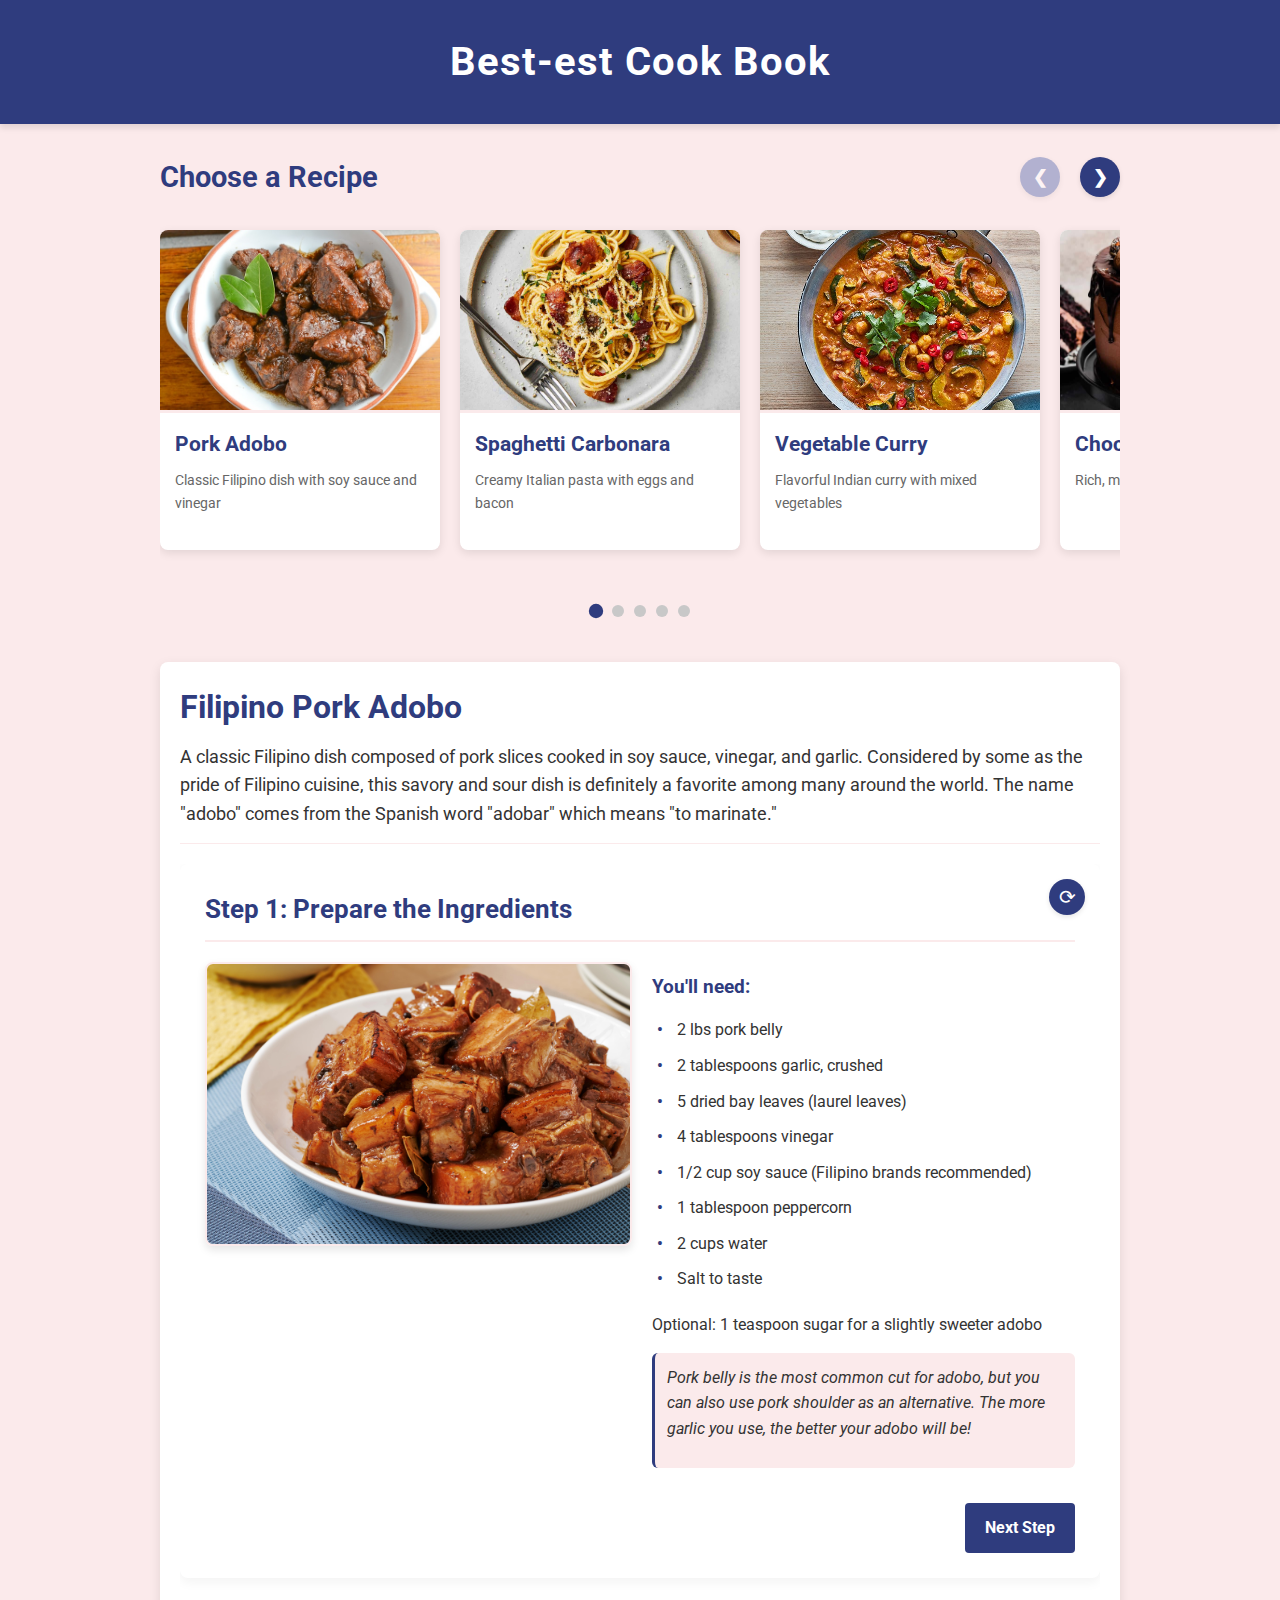
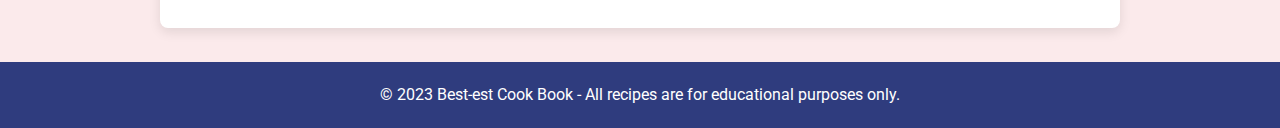
==== commit 50ad534b: "added the js back" ====
--- a/item_3/index.html
+++ b/item_3/index.html
@@ -147,9 +147,9 @@
         <!-- Recipe Steps Carousel -->
         <div class="recipe-steps-container">
           <!-- Step 1 (visible by default) -->
-          <section id="adobo-step1" class="recipe-step">
-            <a href="#adobo-step1" class="restart-btn" title="Restart recipe">⟳</a>
-            <h3>Step 1: Prepare the Ingredients</h3>
+          <section id="adobo-step1" class="recipe-step" aria-labelledby="adobo-step1-heading" role="region">
+            <a href="#" class="restart-btn" title="Restart recipe" aria-label="Restart recipe" onclick="showStep('adobo-step1'); return false;">⟳</a>
+            <h3 id="adobo-step1-heading">Step 1: Prepare the Ingredients</h3>
             <div class="recipe-content">
               <div class="recipe-image">
                 <input type="checkbox" id="modal-step1" class="modal-checkbox">
@@ -180,15 +180,14 @@
               </div>
             </div>
             <div class="navigation">
-              <a href="#recipe-adobo">Back to Overview</a>
-              <a href="#adobo-step2" class="next-step">Next Step</a>
+              <a href="#adobo-step2" class="next-step" onclick="event.preventDefault(); showStep('adobo-step2'); return false;">Next Step</a>
             </div>
           </section>
 
           <!-- Step 2 - Combine and marinate -->
-          <section id="adobo-step2" class="recipe-step">
-            <a href="#adobo-step1" class="restart-btn" title="Restart recipe">⟳</a>
-            <h3>Step 2: Combine ingredients and marinate</h3>
+          <section id="adobo-step2" class="recipe-step" aria-labelledby="adobo-step2-heading" role="region">
+            <a href="#" class="restart-btn" title="Restart recipe" aria-label="Restart recipe" onclick="showStep('adobo-step1'); return false;">⟳</a>
+            <h3 id="adobo-step2-heading">Step 2: Combine ingredients and marinate</h3>
             <div class="recipe-content">
               <div class="recipe-image">
                 <input type="checkbox" id="modal-step2" class="modal-checkbox">
@@ -210,15 +209,15 @@
               </div>
             </div>
             <div class="navigation">
-              <a href="#adobo-step1" class="prev-step">Previous Step</a>
-              <a href="#adobo-step3" class="next-step">Next Step</a>
+              <a href="#adobo-step1" class="prev-step" onclick="event.preventDefault(); showStep('adobo-step1'); return false;">Previous Step</a>
+              <a href="#adobo-step3" class="next-step" onclick="event.preventDefault(); showStep('adobo-step3'); return false;">Next Step</a>
             </div>
           </section>
 
           <!-- Step 3 - Heat pot and cook -->
-          <section id="adobo-step3" class="recipe-step">
-            <a href="#adobo-step1" class="restart-btn" title="Restart recipe">⟳</a>
-            <h3>Step 3: Heat the pot and cook</h3>
+          <section id="adobo-step3" class="recipe-step" aria-labelledby="adobo-step3-heading" role="region">
+            <a href="#" class="restart-btn" title="Restart recipe" aria-label="Restart recipe" onclick="showStep('adobo-step1'); return false;">⟳</a>
+            <h3 id="adobo-step3-heading">Step 3: Heat the pot and cook</h3>
             <div class="recipe-content">
               <div class="recipe-image">
                 <input type="checkbox" id="modal-step3" class="modal-checkbox">
@@ -239,15 +238,15 @@
               </div>
             </div>
             <div class="navigation">
-              <a href="#adobo-step2" class="prev-step">Previous Step</a>
-              <a href="#adobo-step4" class="next-step">Next Step</a>
+              <a href="#adobo-step2" class="prev-step" onclick="event.preventDefault(); showStep('adobo-step2'); return false;">Previous Step</a>
+              <a href="#adobo-step4" class="next-step" onclick="event.preventDefault(); showStep('adobo-step4'); return false;">Next Step</a>
             </div>
           </section>
 
           <!-- Step 4 - Add marinade -->
-          <section id="adobo-step4" class="recipe-step">
-            <a href="#adobo-step1" class="restart-btn" title="Restart recipe">⟳</a>
-            <h3>Step 4: Add remaining marinade</h3>
+          <section id="adobo-step4" class="recipe-step" aria-labelledby="adobo-step4-heading" role="region">
+            <a href="#" class="restart-btn" title="Restart recipe" aria-label="Restart recipe" onclick="showStep('adobo-step1'); return false;">⟳</a>
+            <h3 id="adobo-step4-heading">Step 4: Add remaining marinade</h3>
             <div class="recipe-content">
               <div class="recipe-image">
                 <input type="checkbox" id="modal-step4" class="modal-checkbox">
@@ -268,15 +267,15 @@
               </div>
             </div>
             <div class="navigation">
-              <a href="#adobo-step3" class="prev-step">Previous Step</a>
-              <a href="#adobo-step5" class="next-step">Next Step</a>
+              <a href="#adobo-step3" class="prev-step" onclick="event.preventDefault(); showStep('adobo-step3'); return false;">Previous Step</a>
+              <a href="#adobo-step5" class="next-step" onclick="event.preventDefault(); showStep('adobo-step5'); return false;">Next Step</a>
             </div>
           </section>
 
           <!-- Step 5 - Add water and spices -->
-          <section id="adobo-step5" class="recipe-step">
-            <a href="#adobo-step1" class="restart-btn" title="Restart recipe">⟳</a>
-            <h3>Step 5: Add water and spices</h3>
+          <section id="adobo-step5" class="recipe-step" aria-labelledby="adobo-step5-heading" role="region">
+            <a href="#" class="restart-btn" title="Restart recipe" aria-label="Restart recipe" onclick="showStep('adobo-step1'); return false;">⟳</a>
+            <h3 id="adobo-step5-heading">Step 5: Add water and spices</h3>
             <div class="recipe-content">
               <div class="recipe-image">
                 <input type="checkbox" id="modal-step5" class="modal-checkbox">
@@ -298,15 +297,15 @@
               </div>
             </div>
             <div class="navigation">
-              <a href="#adobo-step4" class="prev-step">Previous Step</a>
-              <a href="#adobo-step6" class="next-step">Next Step</a>
+              <a href="#adobo-step4" class="prev-step" onclick="event.preventDefault(); showStep('adobo-step4'); return false;">Previous Step</a>
+              <a href="#adobo-step6" class="next-step" onclick="event.preventDefault(); showStep('adobo-step6'); return false;">Next Step</a>
             </div>
           </section>
 
           <!-- Step 6 - Add vinegar -->
-          <section id="adobo-step6" class="recipe-step">
-            <a href="#adobo-step1" class="restart-btn" title="Restart recipe">⟳</a>
-            <h3>Step 6: Add vinegar</h3>
+          <section id="adobo-step6" class="recipe-step" aria-labelledby="adobo-step6-heading" role="region">
+            <a href="#" class="restart-btn" title="Restart recipe" aria-label="Restart recipe" onclick="showStep('adobo-step1'); return false;">⟳</a>
+            <h3 id="adobo-step6-heading">Step 6: Add vinegar</h3>
             <div class="recipe-content">
               <div class="recipe-image">
                 <input type="checkbox" id="modal-step6" class="modal-checkbox">
@@ -328,15 +327,15 @@
               </div>
             </div>
             <div class="navigation">
-              <a href="#adobo-step5" class="prev-step">Previous Step</a>
-              <a href="#adobo-step7" class="next-step">Next Step</a>
+              <a href="#adobo-step5" class="prev-step" onclick="event.preventDefault(); showStep('adobo-step5'); return false;">Previous Step</a>
+              <a href="#adobo-step7" class="next-step" onclick="event.preventDefault(); showStep('adobo-step7'); return false;">Next Step</a>
             </div>
           </section>
 
           <!-- Step 7 - Add salt -->
-          <section id="adobo-step7" class="recipe-step">
-            <a href="#adobo-step1" class="restart-btn" title="Restart recipe">⟳</a>
-            <h3>Step 7: Season to taste</h3>
+          <section id="adobo-step7" class="recipe-step" aria-labelledby="adobo-step7-heading" role="region">
+            <a href="#" class="restart-btn" title="Restart recipe" aria-label="Restart recipe" onclick="showStep('adobo-step1'); return false;">⟳</a>
+            <h3 id="adobo-step7-heading">Step 7: Season to taste</h3>
             <div class="recipe-content">
               <div class="recipe-image">
                 <input type="checkbox" id="modal-step7" class="modal-checkbox">
@@ -358,15 +357,15 @@
               </div>
             </div>
             <div class="navigation">
-              <a href="#adobo-step6" class="prev-step">Previous Step</a>
-              <a href="#adobo-final" class="next-step">Final Step</a>
+              <a href="#adobo-step6" class="prev-step" onclick="event.preventDefault(); showStep('adobo-step6'); return false;">Previous Step</a>
+              <a href="#adobo-final" class="next-step" onclick="event.preventDefault(); showStep('adobo-final'); return false;">Final Step</a>
             </div>
           </section>
 
           <!-- Final Step - Serve and enjoy -->
-          <section id="adobo-final" class="recipe-step">
-            <a href="#adobo-step1" class="restart-btn" title="Restart recipe">⟳</a>
-            <h3>Finally: Serve and enjoy!</h3>
+          <section id="adobo-final" class="recipe-step" aria-labelledby="adobo-final-heading" role="region">
+            <a href="#" class="restart-btn" title="Restart recipe" aria-label="Restart recipe" onclick="showStep('adobo-step1'); return false;">⟳</a>
+            <h3 id="adobo-final-heading">Finally: Serve and enjoy!</h3>
             <div class="recipe-content">
               <div class="recipe-image">
                 <input type="checkbox" id="modal-final" class="modal-checkbox">
@@ -387,8 +386,7 @@
               </div>
             </div>
             <div class="navigation">
-              <a href="#adobo-step7" class="prev-step">Previous Step</a>
-              <a href="#recipe-adobo">Back to Overview</a>
+              <a href="#adobo-step7" class="prev-step" onclick="event.preventDefault(); showStep('adobo-step7'); return false;">Previous Step</a>
             </div>
           </section>
         </div>
@@ -402,9 +400,9 @@
         <!-- Recipe Steps Carousel -->
         <div class="recipe-steps-container">
           <!-- Step 1 - Ingredients -->
-          <section id="carbonara-step1" class="recipe-step">
-            <a href="#carbonara-step1" class="restart-btn" title="Restart recipe">⟳</a>
-            <h3>Step 1: Prepare the Ingredients</h3>
+          <section id="carbonara-step1" class="recipe-step" aria-labelledby="carbonara-step1-heading" role="region">
+            <a href="#" class="restart-btn" title="Restart recipe" aria-label="Restart recipe" onclick="showStep('carbonara-step1'); return false;">⟳</a>
+            <h3 id="carbonara-step1-heading">Step 1: Gather Your Ingredients</h3>
             <div class="recipe-content">
               <div class="recipe-image">
                 <input type="checkbox" id="modal-carbonara-step1" class="modal-checkbox">
@@ -437,6 +435,137 @@
               <a href="#recipe-carbonara">Back to Overview</a>
             </div>
           </section>
+
+          <!-- Step 2 - Cook Pasta -->
+          <section id="carbonara-step2" class="recipe-step" aria-labelledby="carbonara-step2-heading" role="region" aria-hidden="true">
+            <a href="#" class="restart-btn" title="Restart recipe" aria-label="Restart recipe" onclick="showStep('carbonara-step1'); return false;">⟳</a>
+            <h3 id="carbonara-step2-heading">Step 2: Cook the Pasta</h3>
+            <div class="recipe-content">
+              <div class="recipe-image">
+                <input type="checkbox" id="modal-carbonara-step2" class="modal-checkbox">
+                <label for="modal-carbonara-step2">
+                  <img src="https://placehold.co/600x400/2F3C7E/FBEAEB?text=cooking-pasta.jpg" alt="Cooking pasta for Carbonara">
+                </label>
+                <div class="modal-container">
+                  <img src="https://placehold.co/600x400/2F3C7E/FBEAEB?text=cooking-pasta.jpg" alt="Cooking pasta for Carbonara" class="modal-image">
+                  <label for="modal-carbonara-step2" class="modal-close">×</label>
+                </div>
+              </div>
+              <div class="recipe-instructions">
+                <h4>Instructions:</h4>
+                <p>Cook the pasta according to package instructions. Reserve 1 cup of pasta water before draining.</p>
+              </div>
+            </div>
+            <div class="navigation">
+              <a href="#carbonara-step1" class="prev-step">Previous Step</a>
+              <a href="#carbonara-step3" class="next-step" onclick="event.preventDefault(); showStep('carbonara-step2'); return false;">Next Step</a>
+            </div>
+          </section>
+
+          <!-- Step 3 - Cook Pancetta -->
+          <section id="carbonara-step3" class="recipe-step" aria-labelledby="carbonara-step3-heading" role="region" aria-hidden="true">
+            <a href="#" class="restart-btn" title="Restart recipe" aria-label="Restart recipe" onclick="showStep('carbonara-step1'); return false;">⟳</a>
+            <h3 id="carbonara-step3-heading">Step 3: Cook the Pancetta</h3>
+            <div class="recipe-content">
+              <div class="recipe-image">
+                <input type="checkbox" id="modal-carbonara-step3" class="modal-checkbox">
+                <label for="modal-carbonara-step3">
+                  <img src="https://placehold.co/600x400/2F3C7E/FBEAEB?text=cooking-pancetta.jpg" alt="Cooking pancetta for Carbonara">
+                </label>
+                <div class="modal-container">
+                  <img src="https://placehold.co/600x400/2F3C7E/FBEAEB?text=cooking-pancetta.jpg" alt="Cooking pancetta for Carbonara" class="modal-image">
+                  <label for="modal-carbonara-step3" class="modal-close">×</label>
+                </div>
+              </div>
+              <div class="recipe-instructions">
+                <h4>Instructions:</h4>
+                <p>Cook the pancetta in a pan over medium heat until crispy.</p>
+              </div>
+            </div>
+            <div class="navigation">
+              <a href="#carbonara-step2" class="prev-step">Previous Step</a>
+              <a href="#carbonara-step4" class="next-step">Next Step</a>
+            </div>
+          </section>
+
+          <!-- Step 4 - Prepare Egg Mixture -->
+          <section id="carbonara-step4" class="recipe-step" aria-labelledby="carbonara-step4-heading" role="region" aria-hidden="true">
+            <a href="#" class="restart-btn" title="Restart recipe" aria-label="Restart recipe" onclick="showStep('carbonara-step1'); return false;">⟳</a>
+            <h3 id="carbonara-step4-heading">Step 4: Prepare the Egg Mixture</h3>
+            <div class="recipe-content">
+              <div class="recipe-image">
+                <input type="checkbox" id="modal-carbonara-step4" class="modal-checkbox">
+                <label for="modal-carbonara-step4">
+                  <img src="https://placehold.co/600x400/2F3C7E/FBEAEB?text=egg-mixture.jpg" alt="Egg mixture for Carbonara">
+                </label>
+                <div class="modal-container">
+                  <img src="https://placehold.co/600x400/2F3C7E/FBEAEB?text=egg-mixture.jpg" alt="Egg mixture for Carbonara" class="modal-image">
+                  <label for="modal-carbonara-step4" class="modal-close">×</label>
+                </div>
+              </div>
+              <div class="recipe-instructions">
+                <h4>Instructions:</h4>
+                <p>Whisk together the eggs, grated cheeses, and a generous amount of freshly ground black pepper.</p>
+              </div>
+            </div>
+            <div class="navigation">
+              <a href="#carbonara-step3" class="prev-step">Previous Step</a>
+              <a href="#carbonara-step5" class="next-step">Next Step</a>
+            </div>
+          </section>
+
+          <!-- Step 5 - Combine -->
+          <section id="carbonara-step5" class="recipe-step" aria-labelledby="carbonara-step5-heading" role="region" aria-hidden="true">
+            <a href="#" class="restart-btn" title="Restart recipe" aria-label="Restart recipe" onclick="showStep('carbonara-step1'); return false;">⟳</a>
+            <h3 id="carbonara-step5-heading">Step 5: Combine Everything</h3>
+            <div class="recipe-content">
+              <div class="recipe-image">
+                <input type="checkbox" id="modal-carbonara-step5" class="modal-checkbox">
+                <label for="modal-carbonara-step5">
+                  <img src="https://placehold.co/600x400/2F3C7E/FBEAEB?text=combining-carbonara.jpg" alt="Combining ingredients for Carbonara">
+                </label>
+                <div class="modal-container">
+                  <img src="https://placehold.co/600x400/2F3C7E/FBEAEB?text=combining-carbonara.jpg" alt="Combining ingredients for Carbonara" class="modal-image">
+                  <label for="modal-carbonara-step5" class="modal-close">×</label>
+                </div>
+              </div>
+              <div class="recipe-instructions">
+                <h4>Instructions:</h4>
+                <p>Add the cooked pasta to the pan with the pancetta. Quickly toss to combine.</p>
+                <p>Remove the pan from heat and add the egg mixture. Stir vigorously to create a creamy sauce.</p>
+                <p>Season with salt to taste.</p>
+              </div>
+            </div>
+            <div class="navigation">
+              <a href="#carbonara-step4" class="prev-step">Previous Step</a>
+              <a href="#carbonara-final" class="next-step">Final Step</a>
+            </div>
+          </section>
+
+          <!-- Final Step - Serve -->
+          <section id="carbonara-final" class="recipe-step" aria-labelledby="carbonara-final-heading" role="region" aria-hidden="true">
+            <a href="#" class="restart-btn" title="Restart recipe" aria-label="Restart recipe" onclick="showStep('carbonara-step1'); return false;">⟳</a>
+            <h3 id="carbonara-final-heading">Finally: Serve and Enjoy!</h3>
+            <div class="recipe-content">
+              <div class="recipe-image">
+                <input type="checkbox" id="modal-carbonara-final" class="modal-checkbox">
+                <label for="modal-carbonara-final">
+                  <img src="https://placehold.co/600x400/2F3C7E/FBEAEB?text=serving-carbonara.jpg" alt="Serving Spaghetti Carbonara">
+                </label>
+                <div class="modal-container">
+                  <img src="https://placehold.co/600x400/2F3C7E/FBEAEB?text=serving-carbonara.jpg" alt="Serving Spaghetti Carbonara" class="modal-image">
+                  <label for="modal-carbonara-final" class="modal-close">×</label>
+                </div>
+              </div>
+              <div class="recipe-instructions">
+                <h4>Instructions:</h4>
+                <p>Serve hot and enjoy your delicious Spaghetti Carbonara!</p>
+              </div>
+            </div>
+            <div class="navigation">
+              <a href="#carbonara-step5" class="prev-step">Previous Step</a>
+            </div>
+          </section>
         </div>
       </div>
 
@@ -446,9 +575,9 @@
         <p class="recipe-intro">Discover how to make a delicious, aromatic vegetable curry that's both healthy and packed with flavor.</p>
         
         <!-- First step of curry -->
-        <section id="curry-step1" class="recipe-step" aria-hidden="false">
-          <a href="#curry-step1" class="restart-btn" title="Restart recipe">⟳</a>
-          <h3>Step 1: Gather Ingredients</h3>
+        <section id="curry-step1" class="recipe-step" aria-labelledby="curry-step1-heading" role="region" aria-hidden="false">
+          <a href="#" class="restart-btn" title="Restart recipe" aria-label="Restart recipe" onclick="showStep('curry-step1'); return false;">⟳</a>
+          <h3 id="curry-step1-heading">Step 1: Prepare Vegetables</h3>
           <div class="recipe-content">
             <div class="recipe-image">
               <input type="checkbox" id="modal-curry-step1" class="modal-checkbox">
@@ -486,9 +615,9 @@
         <p class="recipe-intro">Bake a decadent chocolate cake that's perfect for any occasion. This moist, rich cake will be a favorite at parties!</p>
         
         <!-- First step of cake -->
-        <section id="cake-step1" class="recipe-step" aria-hidden="false">
-          <a href="#cake-step1" class="restart-btn" title="Restart recipe">⟳</a>
-          <h3>Step 1: Gather Ingredients</h3>
+        <section id="cake-step1" class="recipe-step" aria-labelledby="cake-step1-heading" role="region" aria-hidden="false">
+          <a href="#" class="restart-btn" title="Restart recipe" aria-label="Restart recipe" onclick="showStep('cake-step1'); return false;">⟳</a>
+          <h3 id="cake-step1-heading">Step 1: Prepare the Batter</h3>
           <div class="recipe-content">
             <div class="recipe-image">
               <input type="checkbox" id="modal-cake-step1" class="modal-checkbox">
@@ -529,9 +658,9 @@
         <p class="recipe-intro">Make restaurant-quality beef tacos at home with this simple recipe. Perfect for a family dinner or casual entertaining.</p>
         
         <!-- First step of tacos -->
-        <section id="tacos-step1" class="recipe-step" aria-hidden="false">
-          <a href="#tacos-step1" class="restart-btn" title="Restart recipe">⟳</a>
-          <h3>Step 1: Gather Ingredients</h3>
+        <section id="tacos-step1" class="recipe-step" aria-labelledby="tacos-step1-heading" role="region" aria-hidden="false">
+          <a href="#" class="restart-btn" title="Restart recipe" aria-label="Restart recipe" onclick="showStep('tacos-step1'); return false;">⟳</a>
+          <h3 id="tacos-step1-heading">Step 1: Prepare the Beef</h3>
           <div class="recipe-content">
             <div class="recipe-image">
               <input type="checkbox" id="modal-tacos-step1" class="modal-checkbox">
@@ -567,7 +696,211 @@
     </section>
   </main>
 
-
+  <footer>
+    © 2023 Best-est Cook Book - All recipes are for educational purposes only.
+  </footer>
+
+  <!-- JavaScript for recipe navigation -->
+  <script>
+    // Hide all recipe steps
+    function hideAllSteps() {
+      const steps = document.querySelectorAll('.recipe-step');
+      steps.forEach(step => {
+        step.style.display = 'none';
+        step.setAttribute('aria-hidden', 'true');
+      });
+    }
+    
+    // Show a specific step
+    function showStep(stepId) {
+      hideAllSteps();
+      const step = document.getElementById(stepId);
+      if (step) {
+        step.style.display = 'block';
+        step.setAttribute('aria-hidden', 'false');
+      }
+    }
+    
+    // Handle recipe navigation
+    document.addEventListener('DOMContentLoaded', function() {
+      // Function to fix all step 1 navigation bars
+      function updateFirstStepNavigation() {
+        const firstSteps = document.querySelectorAll('[id$="step1"]');
+        firstSteps.forEach(step => {
+          const nav = step.querySelector('.navigation');
+          if (nav) {
+            // Clear navigation
+            nav.innerHTML = '';
+            
+            // Find the corresponding recipe and next step
+            const recipeId = step.id.split('-step1')[0];
+            const nextStepId = recipeId + '-step2';
+            
+            // Create invisible previous button placeholder
+            const prevPlaceholder = document.createElement('span');
+            prevPlaceholder.className = 'prev-step';
+            prevPlaceholder.style.visibility = 'hidden';
+            nav.appendChild(prevPlaceholder);
+            
+            // Create next button
+            const nextLink = document.createElement('a');
+            nextLink.href = '#' + nextStepId;
+            nextLink.className = 'next-step';
+            nextLink.textContent = 'Next Step';
+            nextLink.onclick = function(e) {
+              e.preventDefault();
+              showStep(nextStepId);
+              return false;
+            };
+            nav.appendChild(nextLink);
+          }
+        });
+      }
+      
+      // Fix all step 1 navigation on page load
+      updateFirstStepNavigation();
+      
+      // Set up recipe card click handlers
+      const recipeCards = document.querySelectorAll('.recipe-card');
+      recipeCards.forEach(card => {
+        card.addEventListener('click', function(e) {
+          const recipeId = this.getAttribute('href').substring(1);
+          
+          // Hide all recipe details
+          document.querySelectorAll('.recipe-details').forEach(detail => {
+            detail.style.display = 'none';
+          });
+          
+          // Show the selected recipe
+          const selectedRecipe = document.getElementById(recipeId);
+          if (selectedRecipe) {
+            selectedRecipe.style.display = 'block';
+            
+            // Show the first step of the selected recipe
+            const firstStep = selectedRecipe.querySelector('.recipe-step');
+            if (firstStep) {
+              hideAllSteps();
+              firstStep.style.display = 'block';
+              firstStep.setAttribute('aria-hidden', 'false');
+              
+              // Fix navigation for this first step
+              const nav = firstStep.querySelector('.navigation');
+              if (nav) {
+                // Clear navigation
+                nav.innerHTML = '';
+                
+                // Find the next step
+                const nextStepElement = firstStep.nextElementSibling;
+                if (nextStepElement) {
+                  const nextStepId = nextStepElement.id;
+                  
+                  // Create invisible previous button placeholder
+                  const prevPlaceholder = document.createElement('span');
+                  prevPlaceholder.className = 'prev-step';
+                  prevPlaceholder.style.visibility = 'hidden';
+                  nav.appendChild(prevPlaceholder);
+                  
+                  // Create next button
+                  const nextLink = document.createElement('a');
+                  nextLink.href = '#' + nextStepId;
+                  nextLink.className = 'next-step';
+                  nextLink.textContent = 'Next Step';
+                  nextLink.onclick = function(e) {
+                    e.preventDefault();
+                    showStep(nextStepId);
+                    return false;
+                  };
+                  nav.appendChild(nextLink);
+                }
+              }
+            }
+          }
+        });
+      });
+      
+      // Set up next/prev step navigation
+      const navLinks = document.querySelectorAll('.next-step, .prev-step');
+      navLinks.forEach(link => {
+        link.addEventListener('click', function(e) {
+          e.preventDefault();
+          const targetId = this.getAttribute('href').substring(1);
+          showStep(targetId);
+        });
+      });
+      
+      // Initialize - show first recipe and its first step
+      const firstRecipe = document.querySelector('.recipe-details');
+      if (firstRecipe) {
+        firstRecipe.style.display = 'block';
+        const firstStep = firstRecipe.querySelector('.recipe-step');
+        if (firstStep) {
+          firstStep.style.display = 'block';
+          firstStep.setAttribute('aria-hidden', 'false');
+        }
+      }
+    });
+    
+    // Handle URL hash changes
+    window.addEventListener('hashchange', function() {
+      const hash = window.location.hash;
+      if (hash.includes('recipe-')) {
+        // Recipe selection
+        document.querySelectorAll('.recipe-details').forEach(detail => {
+          detail.style.display = 'none';
+        });
+        
+        const selectedRecipe = document.querySelector(hash);
+        if (selectedRecipe) {
+          selectedRecipe.style.display = 'block';
+          
+          // Show first step
+          const firstStep = selectedRecipe.querySelector('.recipe-step');
+          if (firstStep) {
+            hideAllSteps();
+            firstStep.style.display = 'block';
+            firstStep.setAttribute('aria-hidden', 'false');
+            
+            // Fix navigation for first step
+            if (firstStep.id.endsWith('step1')) {
+              const nav = firstStep.querySelector('.navigation');
+              if (nav) {
+                // Clear navigation
+                nav.innerHTML = '';
+                
+                // Find the next step
+                const nextStepElement = firstStep.nextElementSibling;
+                if (nextStepElement) {
+                  const nextStepId = nextStepElement.id;
+                  
+                  // Create invisible previous button placeholder
+                  const prevPlaceholder = document.createElement('span');
+                  prevPlaceholder.className = 'prev-step';
+                  prevPlaceholder.style.visibility = 'hidden';
+                  nav.appendChild(prevPlaceholder);
+                  
+                  // Create next button
+                  const nextLink = document.createElement('a');
+                  nextLink.href = '#' + nextStepId;
+                  nextLink.className = 'next-step';
+                  nextLink.textContent = 'Next Step';
+                  nextLink.onclick = function(e) {
+                    e.preventDefault();
+                    showStep(nextStepId);
+                    return false;
+                  };
+                  nav.appendChild(nextLink);
+                }
+              }
+            }
+          }
+        }
+      } else if (hash.includes('step')) {
+        // Step navigation
+        const stepId = hash.substring(1);
+        showStep(stepId);
+      }
+    });
+  </script>
 </body>
 </html>
 
--- a/item_3/styles.css
+++ b/item_3/styles.css
@@ -328,11 +328,13 @@
     position: relative;
     margin-top: 20px;
     overflow: hidden; /* Prevent any content from leaking out */
-  }
-  
-  /* Hide ALL steps by default */
+    min-height: 650px; /* Ensure container is tall enough for all steps */
+    width: 100%;
+  }
+  
+  /* Hide ALL steps by default - JavaScript will control visibility */
   .recipe-step {
-    display: none;
+    display: none; /* Hidden by default, shown via JavaScript */
     background-color: #ffffff;
     border-radius: 8px;
     box-shadow: 0 2px 10px rgba(0, 0, 0, 0.1);
@@ -342,53 +344,51 @@
     transition: all 0.3s ease;
   }
   
-  /* ONLY show the targeted step - this is the key rule */
-  .recipe-step:target {
-    display: block !important;
-    opacity: 1 !important;
-    height: auto !important;
-    visibility: visible !important;
-    overflow: visible !important;
-    animation: fadeIn 0.5s ease;
+  /* Focus styles for recipe steps */
+  .recipe-step:focus-within {
+    box-shadow: 0 6px 18px rgba(0, 0, 0, 0.15);
     transform: scale(1.01);
-    box-shadow: 0 6px 15px rgba(0, 0, 0, 0.15);
-    margin-bottom: 50px; /* Add extra margin at the bottom of each step */
-  }
-  
-  /* Show ONLY the first step of current recipe when no specific step is targeted */
-  /* This is essential to ensure we start with step 1 */
-  #recipe-adobo:target #adobo-step1:not(:target),
-  #recipe-carbonara:target #carbonara-step1:not(:target),
-  #recipe-curry:target #curry-step1:not(:target),
-  #recipe-cake:target #cake-step1:not(:target),
-  #recipe-tacos:target #tacos-step1:not(:target) {
+    outline: 1px solid #2F3C7E;
+    outline-offset: 2px;
+  }
+  
+  /* Style for the first recipe step - always show when recipe is selected */
+  #recipe-adobo:target #adobo-step1,
+  #recipe-carbonara:target #carbonara-step1,
+  #recipe-curry:target #curry-step1,
+  #recipe-cake:target #cake-step1,
+  #recipe-tacos:target #tacos-step1 {
     display: block;
   }
   
-  /* For the default recipe (Adobo) when no recipe is specifically targeted */
-  #recipe-adobo:not(:target) #adobo-step1:not(:target) {
+  /* By default, show step1 of current recipe when no step is targeted */
+  #adobo-step1:not(:target),
+  #carbonara-step1:not(:target),
+  #curry-step1:not(:target),
+  #cake-step1:not(:target),
+  #tacos-step1:not(:target) {
     display: block;
   }
   
-  /* Hide the first step when ANY other step is targeted */
-  /* This ensures we don't see step 1 AND the targeted step */
-  .recipe-details [id^="adobo-step"]:target ~ #adobo-step1:not(:target),
-  .recipe-details [id="adobo-final"]:target ~ #adobo-step1:not(:target),
-  .recipe-details [id^="carbonara-step"]:target ~ #carbonara-step1:not(:target),
-  .recipe-details [id="carbonara-final"]:target ~ #carbonara-step1:not(:target),
-  .recipe-details [id^="curry-step"]:target ~ #curry-step1:not(:target),
-  .recipe-details [id="curry-final"]:target ~ #curry-step1:not(:target),
-  .recipe-details [id^="cake-step"]:target ~ #cake-step1:not(:target),
-  .recipe-details [id="cake-final"]:target ~ #cake-step1:not(:target),
-  .recipe-details [id^="tacos-step"]:target ~ #tacos-step1:not(:target),
-  .recipe-details [id="tacos-final"]:target ~ #tacos-step1:not(:target) {
-    display: none;
-  }
-  
-  /* Remove any duplicate rules for style for first recipe step */
-  
-  /* ARIA support - Hide steps that should be hidden */
-  .recipe-step[aria-hidden="true"] {
+  /* Hide first step when any other step is targeted */
+  .recipe-details #adobo-step2:target ~ #adobo-step1,
+  .recipe-details #adobo-step3:target ~ #adobo-step1,
+  .recipe-details #adobo-step4:target ~ #adobo-step1,
+  .recipe-details #adobo-step5:target ~ #adobo-step1,
+  .recipe-details #adobo-step6:target ~ #adobo-step1,
+  .recipe-details #adobo-step7:target ~ #adobo-step1,
+  .recipe-details #adobo-final:target ~ #adobo-step1,
+  .recipe-details #carbonara-step2:target ~ #carbonara-step1,
+  .recipe-details #carbonara-step3:target ~ #carbonara-step1,
+  .recipe-details #carbonara-step4:target ~ #carbonara-step1,
+  .recipe-details #carbonara-step5:target ~ #carbonara-step1,
+  .recipe-details #carbonara-final:target ~ #carbonara-step1,
+  .recipe-details #curry-step2:target ~ #curry-step1,
+  .recipe-details #curry-final:target ~ #curry-step1,
+  .recipe-details #cake-step2:target ~ #cake-step1,
+  .recipe-details #cake-final:target ~ #cake-step1,
+  .recipe-details #tacos-step2:target ~ #tacos-step1,
+  .recipe-details #tacos-final:target ~ #tacos-step1 {
     display: none;
   }
   
@@ -490,14 +490,6 @@
     border-bottom: 1px solid #FBEAEB;
   }
   
-  /* Focus styles for recipe steps */
-  .recipe-step:focus-within {
-    box-shadow: 0 6px 18px rgba(0, 0, 0, 0.15);
-    transform: scale(1.01);
-    outline: 1px solid #2F3C7E;
-    outline-offset: 2px;
-  }
-  
   /* Restart button styling */
   .restart-btn {
     position: absolute;
@@ -525,24 +517,6 @@
     box-shadow: 0 4px 8px rgba(0, 0, 0, 0.2);
   }
   
-  /* Style for the first recipe step - always show when recipe is selected */
-  #recipe-adobo:target #adobo-step1,
-  #recipe-carbonara:target #carbonara-step1,
-  #recipe-curry:target #curry-step1,
-  #recipe-cake:target #cake-step1,
-  #recipe-tacos:target #tacos-step1 {
-    display: none;
-  }
-  
-  /* By default, show step1 of current recipe when no step is targeted */
-  #adobo-step1:not(:target),
-  #carbonara-step1:not(:target),
-  #curry-step1:not(:target),
-  #cake-step1:not(:target),
-  #tacos-step1:not(:target) {
-    display: none;
-  }
-  
   /* Headings in recipe steps */
   .recipe-step h3 {
     margin-bottom: 20px;
@@ -610,6 +584,7 @@
   
   /* Unordered list styling in steps */
   .recipe-instructions ul {
+    list-style-type: none;
     list-style-position: inside;
     margin-bottom: 20px;
     padding-left: 5px;
@@ -655,11 +630,22 @@
   
   /* Navigation styling */
   .navigation {
-    display: flex;
-    justify-content: space-between;
-    flex-wrap: wrap;
-    gap: 10px;
+    display: grid;
+    grid-template-columns: 1fr 1fr;
     margin-top: 20px;
+    height: 50px; /* Fixed height for navigation area */
+  }
+  
+  /* Previous button always on left */
+  .navigation .prev-step {
+    grid-column: 1;
+    justify-self: start;
+  }
+  
+  /* Next button always on right */
+  .navigation .next-step {
+    grid-column: 2;
+    justify-self: end;
   }
   
   /* Navigation container focus-within styles */
@@ -876,55 +862,22 @@
     box-shadow: 0 0 0 3px #2F3C7E, 0 5px 15px rgba(0, 0, 0, 0.5);
   }
   
-  /* Fix for blue bar issue - ensure only one step shows at a time */
-  .recipe-steps-container {
-    position: relative;
-    margin-top: 20px;
-    overflow: hidden; /* Prevent any content from leaking out */
-  }
-  
-  /* Ensure only one step is visible at a time - BUT DO NOT USE !important flags here */
-  .recipe-step:not(:target) {
-    display: none;
-    opacity: 0;
-    height: 0;
-    overflow: hidden;
-    visibility: hidden;
-  }
-  
-  /* Give higher priority to specific target rules */
-  .recipe-step:target {
-    display: block !important;
-    opacity: 1 !important;
-    height: auto !important;
-    visibility: visible !important;
-    overflow: visible !important;
-  }
-  
-  /* Exception for the first step of a recipe */
-  #recipe-adobo:target #adobo-step1:not(:target),
-  #recipe-carbonara:target #carbonara-step1:not(:target),
-  #recipe-curry:target #curry-step1:not(:target),
-  #recipe-cake:target #cake-step1:not(:target),
-  #recipe-tacos:target #tacos-step1:not(:target),
-  #recipe-adobo:not(:target) #adobo-step1:not(:target) {
-    display: block !important;
-    opacity: 1 !important;
-    height: auto !important;
-    visibility: visible !important;
-    overflow: visible !important;
-  }
-  
-  /* Ensure step specificity for nested step targeting - keeping this for specific targets */
-  #adobo-step1:target, #adobo-step2:target, #adobo-step3:target,
-  #adobo-step4:target, #adobo-step5:target, #adobo-step6:target,
-  #adobo-step7:target, #adobo-final:target,
-  #carbonara-step1:target, #curry-step1:target, 
-  #cake-step1:target, #tacos-step1:target {
-    display: block !important;
-    opacity: 1 !important;
-    height: auto !important;
-    visibility: visible !important;
-    overflow: visible !important;
-  }
-  +  /* Special styling for step 1 navigation - Next button on right */
+  [id$="step1"] .navigation .next-step {
+    grid-column: 2;
+    justify-self: end;
+  }
+  
+  /* Recipe step card styling */
+  .recipe-step {
+    padding: 25px;
+    margin-bottom: 30px;
+    background-color: #ffffff;
+    border-radius: 8px;
+    box-shadow: 0 4px 12px rgba(0, 0, 0, 0.05);
+    transition: transform 0.3s ease, box-shadow 0.3s ease;
+    position: relative; /* Added for positioning restart button */
+    min-height: 600px; /* Fixed height to maintain consistency */
+    width: 100%; /* Fixed width */
+  }
+  
